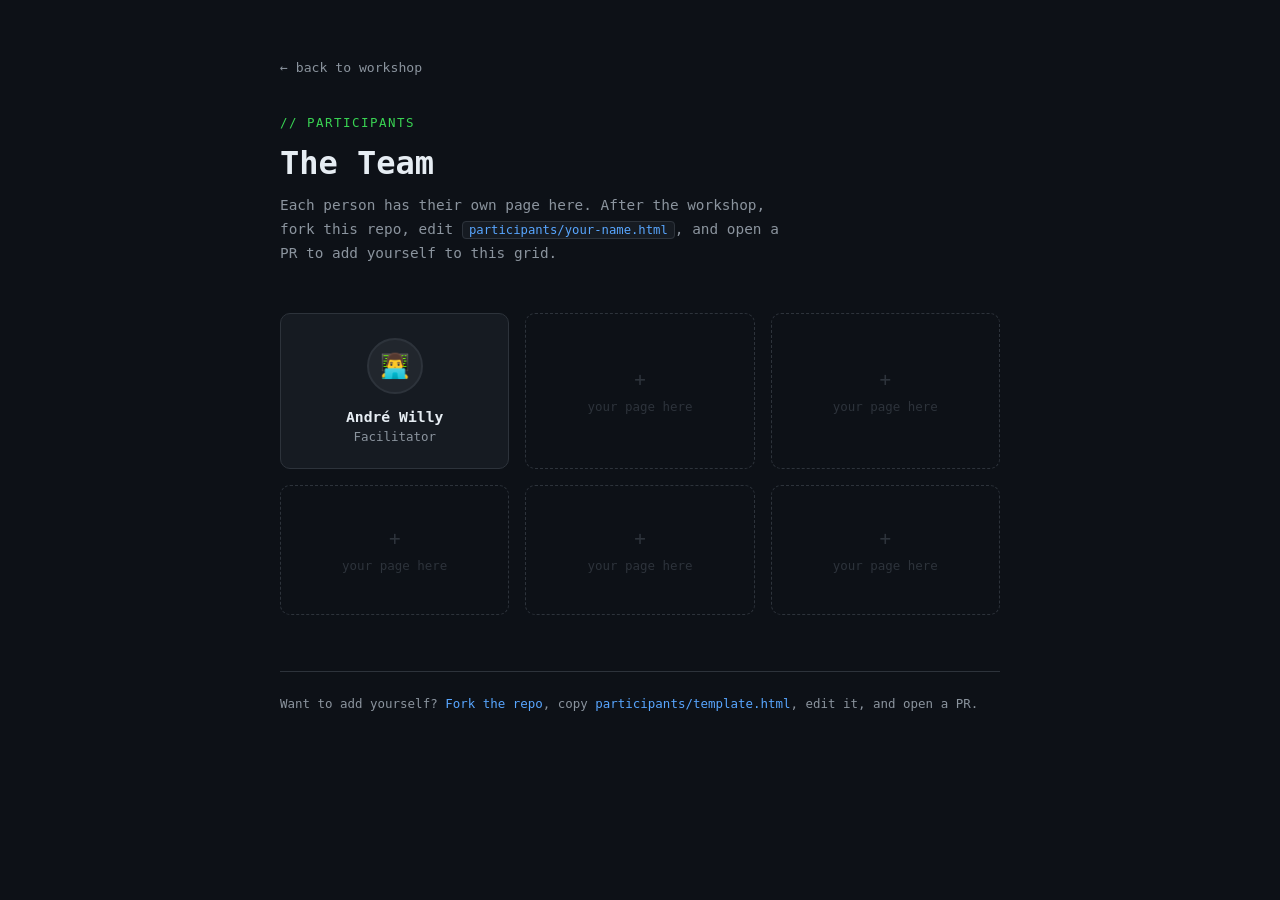
==== participants/index.html @ bfa5598e "Initial workshop site" ====
<!DOCTYPE html>
<html lang="en">
  <head>
    <meta charset="UTF-8" />
    <meta name="viewport" content="width=device-width, initial-scale=1.0" />
    <title>Participants — Git Workshop</title>
    <style>
      * { box-sizing: border-box; margin: 0; padding: 0; }

      body {
        font-family: monospace;
        background: #0D1117;
        color: #E6EDF3;
        min-height: 100vh;
        padding: 60px 24px;
      }

      .container {
        max-width: 720px;
        margin: 0 auto;
      }

      .back {
        display: inline-block;
        font-size: 0.82rem;
        color: #8B949E;
        text-decoration: none;
        margin-bottom: 40px;
        transition: color 0.15s;
      }

      .back:hover { color: #39D353; }

      .header {
        margin-bottom: 48px;
      }

      .header .label {
        font-size: 0.78rem;
        color: #39D353;
        letter-spacing: 0.12em;
        text-transform: uppercase;
        margin-bottom: 14px;
      }

      .header h1 {
        font-size: 2rem;
        font-weight: 700;
        color: #E6EDF3;
        margin-bottom: 12px;
      }

      .header p {
        font-size: 0.9rem;
        color: #8B949E;
        line-height: 1.65;
        max-width: 520px;
      }

      .header p code {
        background: #161B22;
        border: 1px solid #2D333B;
        border-radius: 4px;
        padding: 1px 6px;
        font-size: 0.85em;
        color: #58A6FF;
      }

      /* ── Grid ── */
      .grid {
        display: grid;
        grid-template-columns: repeat(auto-fill, minmax(200px, 1fr));
        gap: 16px;
      }

      .participant-card {
        display: block;
        text-decoration: none;
        background: #161B22;
        border: 1.5px solid #2D333B;
        border-radius: 10px;
        padding: 24px 20px;
        text-align: center;
        transition: border-color 0.15s, transform 0.15s;
      }

      .participant-card:hover {
        border-color: #39D353;
        transform: translateY(-2px);
      }

      .avatar {
        width: 56px;
        height: 56px;
        border-radius: 50%;
        background: #21262D;
        border: 2px solid #2D333B;
        display: flex;
        align-items: center;
        justify-content: center;
        font-size: 1.5rem;
        margin: 0 auto 14px;
      }

      .participant-card h2 {
        font-size: 0.92rem;
        color: #E6EDF3;
        font-weight: 700;
        margin-bottom: 4px;
      }

      .participant-card p {
        font-size: 0.78rem;
        color: #8B949E;
      }

      /* ── Empty slot ── */
      .empty-card {
        background: #0D1117;
        border: 1.5px dashed #2D333B;
        border-radius: 10px;
        padding: 24px 20px;
        text-align: center;
        display: flex;
        flex-direction: column;
        align-items: center;
        justify-content: center;
        gap: 8px;
        min-height: 130px;
      }

      .empty-card span {
        font-size: 1.2rem;
        color: #2D333B;
      }

      .empty-card p {
        font-size: 0.78rem;
        color: #2D333B;
      }

      .footer {
        margin-top: 56px;
        padding-top: 24px;
        border-top: 1px solid #2D333B;
        font-size: 0.78rem;
        color: #8B949E;
      }

      .footer a {
        color: #58A6FF;
        text-decoration: none;
      }
    </style>
  </head>
  <body>
    <div class="container">

      <a class="back" href="../index.html">← back to workshop</a>

      <div class="header">
        <div class="label">// participants</div>
        <h1>The Team</h1>
        <p>Each person has their own page here. After the workshop, fork this repo, edit <code>participants/your-name.html</code>, and open a PR to add yourself to this grid.</p>
      </div>

      <div class="grid">

        <!-- Andre's page — instructor example -->
        <a class="participant-card" href="andre.html">
          <div class="avatar">👨‍💻</div>
          <h2>André Willy</h2>
          <p>Facilitator</p>
        </a>

        <!-- Empty slots — participants will fill these via PR -->
        <div class="empty-card">
          <span>+</span>
          <p>your page here</p>
        </div>

        <div class="empty-card">
          <span>+</span>
          <p>your page here</p>
        </div>

        <div class="empty-card">
          <span>+</span>
          <p>your page here</p>
        </div>

        <div class="empty-card">
          <span>+</span>
          <p>your page here</p>
        </div>

        <div class="empty-card">
          <span>+</span>
          <p>your page here</p>
        </div>

      </div>

      <div class="footer">
        Want to add yourself? <a href="https://github.com" target="_blank">Fork the repo</a>, copy <code style="color:#58A6FF">participants/template.html</code>, edit it, and open a PR.
      </div>

    </div>
  </body>
</html>
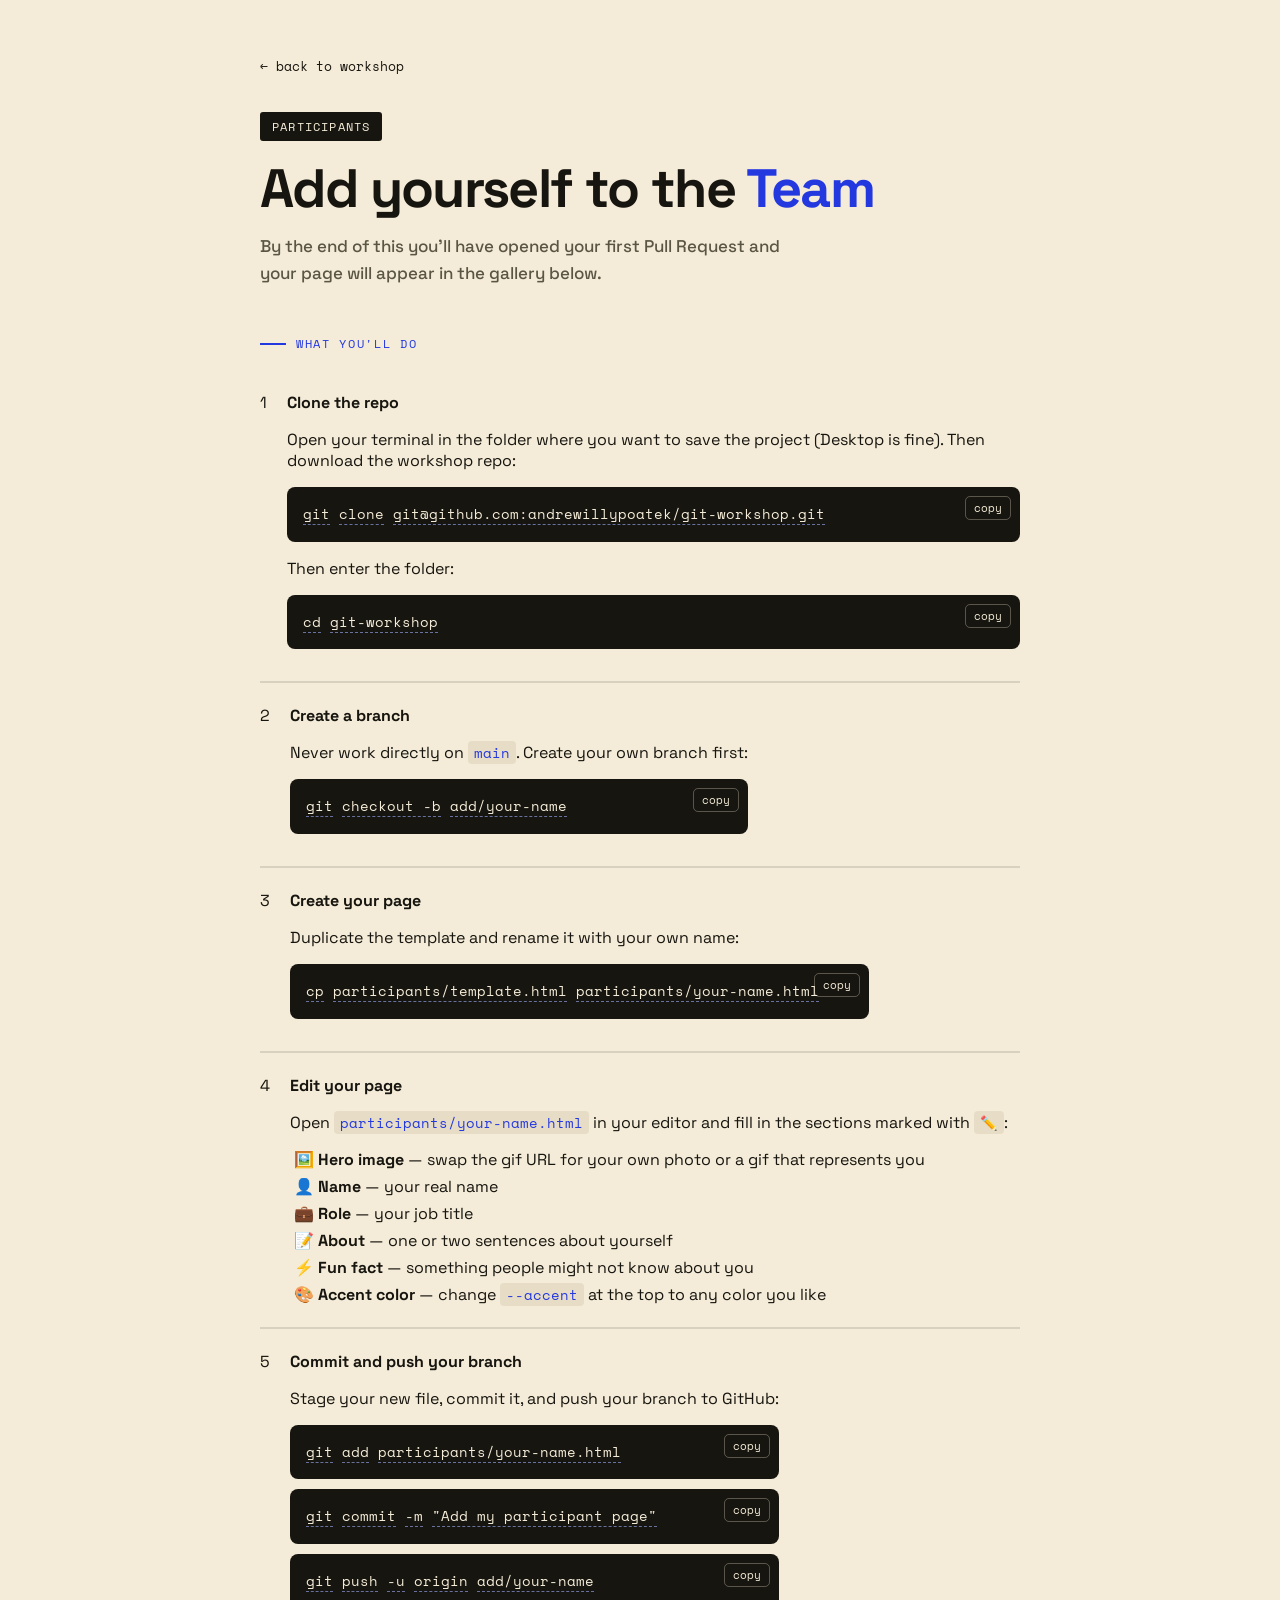
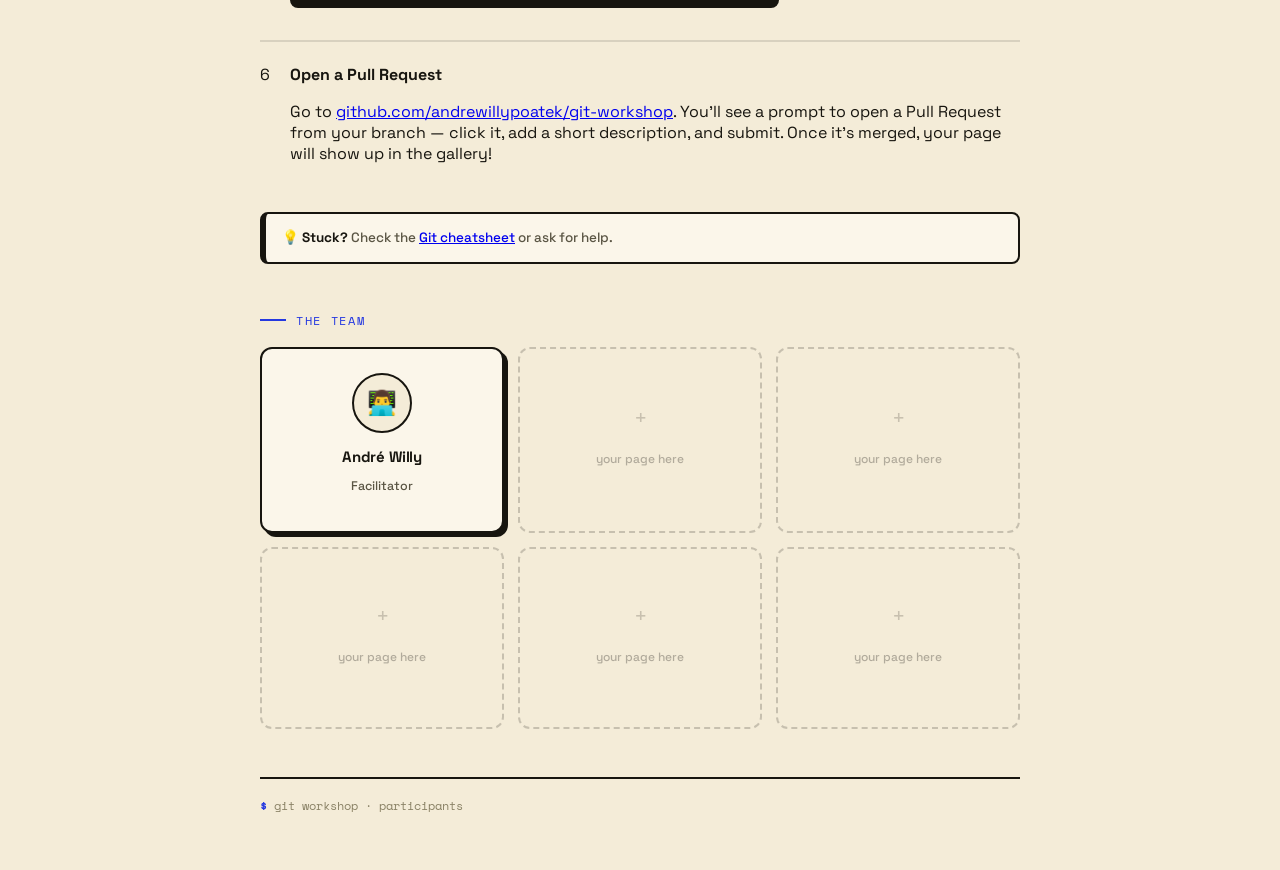
==== commit f0697fd3: "Add participant gallery with step-by-step PR workflow - participants/index.html: full branch-based w" ====
--- a/participants/index.html
+++ b/participants/index.html
@@ -1,210 +1,125 @@
 <!DOCTYPE html>
 <html lang="en">
-  <head>
-    <meta charset="UTF-8" />
-    <meta name="viewport" content="width=device-width, initial-scale=1.0" />
-    <title>Participants — Git Workshop</title>
-    <style>
-      * { box-sizing: border-box; margin: 0; padding: 0; }
+<head>
+<meta charset="utf-8">
+<meta name="viewport" content="width=device-width, initial-scale=1">
+<title>Participants — Git & GitHub Workshop</title>
+<link rel="preconnect" href="https://fonts.googleapis.com">
+<link rel="preconnect" href="https://fonts.gstatic.com" crossorigin>
+<link href="https://fonts.googleapis.com/css2?family=Space+Mono:wght@400;700&family=Space+Grotesk:wght@400;500;600;700&display=swap" rel="stylesheet">
+<link rel="stylesheet" href="../workshop.css">
+<style>
+.grid{display:grid;grid-template-columns:repeat(auto-fill,minmax(200px,1fr));gap:14px}
+.pcard{display:block;text-decoration:none;background:var(--card);border:2px solid var(--ink);border-radius:12px;padding:24px 20px;text-align:center;box-shadow:4px 4px 0 var(--ink);transition:transform .14s,box-shadow .14s;color:inherit}
+.pcard:hover{transform:translate(-3px,-3px);box-shadow:8px 8px 0 var(--cobalt)}
+.avatar{width:56px;height:56px;border-radius:50%;background:var(--cream);border:2px solid var(--ink);display:flex;align-items:center;justify-content:center;font-size:1.5rem;margin:0 auto 14px}
+.pcard h2{font-size:15px;font-weight:700;margin:0 0 4px;letter-spacing:-.01em}
+.pcard p{font-size:12.5px;color:var(--muted);font-weight:500}
+.empty{background:var(--cream);border:2px dashed rgba(23,21,15,.2);border-radius:12px;padding:24px 20px;text-align:center;display:flex;flex-direction:column;align-items:center;justify-content:center;gap:6px;min-height:130px}
+.empty .plus{font-family:'Space Mono',monospace;font-size:22px;color:rgba(23,21,15,.2)}
+.empty p{font-size:12px;color:rgba(23,21,15,.3);font-weight:500}
+</style>
+</head>
+<body>
+<div class="wrap"><div class="shell">
+<a class="back" href="../index.html">← back to workshop</a>
+<div class="kick">participants</div>
+<h1>Add yourself to the <mark>Team</mark></h1>
+<p class="lead">By the end of this you'll have opened your first Pull Request and your page will appear in the gallery below.</p>
 
-      body {
-        font-family: monospace;
-        background: #0D1117;
-        color: #E6EDF3;
-        min-height: 100vh;
-        padding: 60px 24px;
-      }
+<div class="sec">what you'll do</div>
+<div class="steps">
+  <div class="step">
+    <span>1</span>
+    <div>
+      <strong>Clone the repo</strong>
+      <p>Open your terminal in the folder where you want to save the project (Desktop is fine). Then download the workshop repo:</p>
+      <div class="code"><span class="tt" data-tip="the git command">git</span> <span class="tt" data-tip="download a remote repo to your computer">clone</span> <span class="tt" data-tip="the SSH address of the workshop repo on GitHub">git@github.com:andrewillypoatek/git-workshop.git</span><button class="copy-btn" onclick="copyCode(this)">copy</button></div>
+      <p>Then enter the folder:</p>
+      <div class="code"><span class="tt" data-tip="change directory — move into a folder">cd</span> <span class="tt" data-tip="the folder git clone just created">git-workshop</span><button class="copy-btn" onclick="copyCode(this)">copy</button></div>
+    </div>
+  </div>
+  <div class="step">
+    <span>2</span>
+    <div>
+      <strong>Create a branch</strong>
+      <p>Never work directly on <span class="inline">main</span>. Create your own branch first:</p>
+      <div class="code"><span class="tt" data-tip="the git command">git</span> <span class="tt" data-tip="switch branches — -b creates a new one">checkout -b</span> <span class="tt" data-tip="name your branch — replace 'your-name' with your actual name">add/your-name</span><button class="copy-btn" onclick="copyCode(this)">copy</button></div>
+    </div>
+  </div>
+  <div class="step">
+    <span>3</span>
+    <div>
+      <strong>Create your page</strong>
+      <p>Duplicate the template and rename it with your own name:</p>
+      <div class="code"><span class="tt" data-tip="copy a file">cp</span> <span class="tt" data-tip="the file you're copying from">participants/template.html</span> <span class="tt" data-tip="the new file — replace 'your-name' with your actual name">participants/your-name.html</span><button class="copy-btn" onclick="copyCode(this)">copy</button></div>
+    </div>
+  </div>
+  <div class="step">
+    <span>4</span>
+    <div>
+      <strong>Edit your page</strong>
+      <p>Open <span class="inline">participants/your-name.html</span> in your editor and fill in the sections marked with <span class="inline">✏️</span>:</p>
+      <ul style="margin:10px 0 0 4px;display:flex;flex-direction:column;gap:6px;list-style:none;padding:0">
+        <li>🖼️ <strong>Hero image</strong> — swap the gif URL for your own photo or a gif that represents you</li>
+        <li>👤 <strong>Name</strong> — your real name</li>
+        <li>💼 <strong>Role</strong> — your job title</li>
+        <li>📝 <strong>About</strong> — one or two sentences about yourself</li>
+        <li>⚡ <strong>Fun fact</strong> — something people might not know about you</li>
+        <li>🎨 <strong>Accent color</strong> — change <span class="inline">--accent</span> at the top to any color you like</li>
+      </ul>
+    </div>
+  </div>
+  <div class="step">
+    <span>5</span>
+    <div>
+      <strong>Commit and push your branch</strong>
+      <p>Stage your new file, commit it, and push your branch to GitHub:</p>
+      <div class="code"><span class="tt" data-tip="the git command">git</span> <span class="tt" data-tip="stage a file — tell git to include it in the next commit">add</span> <span class="tt" data-tip="the file you just created">participants/your-name.html</span><button class="copy-btn" onclick="copyCode(this)">copy</button></div>
+      <div class="code"><span class="tt" data-tip="the git command">git</span> <span class="tt" data-tip="save a snapshot of your staged changes">commit</span> <span class="tt" data-tip="-m lets you write the message inline">-m</span> <span class="tt" data-tip="a short description of what you did">"Add my participant page"</span><button class="copy-btn" onclick="copyCode(this)">copy</button></div>
+      <div class="code"><span class="tt" data-tip="the git command">git</span> <span class="tt" data-tip="upload your commits to GitHub">push</span> <span class="tt" data-tip="flag: link this local branch to the remote — only needed the first time">-u</span> <span class="tt" data-tip="the shared repo on GitHub">origin</span> <span class="tt" data-tip="your branch name">add/your-name</span><button class="copy-btn" onclick="copyCode(this)">copy</button></div>
+    </div>
+  </div>
+  <div class="step">
+    <span>6</span>
+    <div>
+      <strong>Open a Pull Request</strong>
+      <p>Go to <a href="https://github.com/andrewillypoatek/git-workshop" target="_blank">github.com/andrewillypoatek/git-workshop</a>. You'll see a prompt to open a Pull Request from your branch — click it, add a short description, and submit. Once it's merged, your page will show up in the gallery!</p>
+    </div>
+  </div>
+</div>
 
-      .container {
-        max-width: 720px;
-        margin: 0 auto;
-      }
+<div class="note">💡 <strong>Stuck?</strong> Check the <a href="../cheatsheet.html">Git cheatsheet</a> or ask for help.</div>
 
-      .back {
-        display: inline-block;
-        font-size: 0.82rem;
-        color: #8B949E;
-        text-decoration: none;
-        margin-bottom: 40px;
-        transition: color 0.15s;
-      }
+<div class="sec" style="margin-top:48px">the team</div>
+<div class="grid">
 
-      .back:hover { color: #39D353; }
+  <!-- André's page — instructor example -->
+  <a class="pcard" href="andre.html">
+    <div class="avatar">👨‍💻</div>
+    <h2>André Willy</h2>
+    <p>Facilitator</p>
+  </a>
 
-      .header {
-        margin-bottom: 48px;
-      }
+  <!-- Empty slots — participants fill these via PR -->
+  <div class="empty"><span class="plus">+</span><p>your page here</p></div>
+  <div class="empty"><span class="plus">+</span><p>your page here</p></div>
+  <div class="empty"><span class="plus">+</span><p>your page here</p></div>
+  <div class="empty"><span class="plus">+</span><p>your page here</p></div>
+  <div class="empty"><span class="plus">+</span><p>your page here</p></div>
 
-      .header .label {
-        font-size: 0.78rem;
-        color: #39D353;
-        letter-spacing: 0.12em;
-        text-transform: uppercase;
-        margin-bottom: 14px;
-      }
+</div>
+<div class="foot"><b>$</b> git workshop · participants</div>
+</div></div>
 
-      .header h1 {
-        font-size: 2rem;
-        font-weight: 700;
-        color: #E6EDF3;
-        margin-bottom: 12px;
-      }
-
-      .header p {
-        font-size: 0.9rem;
-        color: #8B949E;
-        line-height: 1.65;
-        max-width: 520px;
-      }
-
-      .header p code {
-        background: #161B22;
-        border: 1px solid #2D333B;
-        border-radius: 4px;
-        padding: 1px 6px;
-        font-size: 0.85em;
-        color: #58A6FF;
-      }
-
-      /* ── Grid ── */
-      .grid {
-        display: grid;
-        grid-template-columns: repeat(auto-fill, minmax(200px, 1fr));
-        gap: 16px;
-      }
-
-      .participant-card {
-        display: block;
-        text-decoration: none;
-        background: #161B22;
-        border: 1.5px solid #2D333B;
-        border-radius: 10px;
-        padding: 24px 20px;
-        text-align: center;
-        transition: border-color 0.15s, transform 0.15s;
-      }
-
-      .participant-card:hover {
-        border-color: #39D353;
-        transform: translateY(-2px);
-      }
-
-      .avatar {
-        width: 56px;
-        height: 56px;
-        border-radius: 50%;
-        background: #21262D;
-        border: 2px solid #2D333B;
-        display: flex;
-        align-items: center;
-        justify-content: center;
-        font-size: 1.5rem;
-        margin: 0 auto 14px;
-      }
-
-      .participant-card h2 {
-        font-size: 0.92rem;
-        color: #E6EDF3;
-        font-weight: 700;
-        margin-bottom: 4px;
-      }
-
-      .participant-card p {
-        font-size: 0.78rem;
-        color: #8B949E;
-      }
-
-      /* ── Empty slot ── */
-      .empty-card {
-        background: #0D1117;
-        border: 1.5px dashed #2D333B;
-        border-radius: 10px;
-        padding: 24px 20px;
-        text-align: center;
-        display: flex;
-        flex-direction: column;
-        align-items: center;
-        justify-content: center;
-        gap: 8px;
-        min-height: 130px;
-      }
-
-      .empty-card span {
-        font-size: 1.2rem;
-        color: #2D333B;
-      }
-
-      .empty-card p {
-        font-size: 0.78rem;
-        color: #2D333B;
-      }
-
-      .footer {
-        margin-top: 56px;
-        padding-top: 24px;
-        border-top: 1px solid #2D333B;
-        font-size: 0.78rem;
-        color: #8B949E;
-      }
-
-      .footer a {
-        color: #58A6FF;
-        text-decoration: none;
-      }
-    </style>
-  </head>
-  <body>
-    <div class="container">
-
-      <a class="back" href="../index.html">← back to workshop</a>
-
-      <div class="header">
-        <div class="label">// participants</div>
-        <h1>The Team</h1>
-        <p>Each person has their own page here. After the workshop, fork this repo, edit <code>participants/your-name.html</code>, and open a PR to add yourself to this grid.</p>
-      </div>
-
-      <div class="grid">
-
-        <!-- Andre's page — instructor example -->
-        <a class="participant-card" href="andre.html">
-          <div class="avatar">👨‍💻</div>
-          <h2>André Willy</h2>
-          <p>Facilitator</p>
-        </a>
-
-        <!-- Empty slots — participants will fill these via PR -->
-        <div class="empty-card">
-          <span>+</span>
-          <p>your page here</p>
-        </div>
-
-        <div class="empty-card">
-          <span>+</span>
-          <p>your page here</p>
-        </div>
-
-        <div class="empty-card">
-          <span>+</span>
-          <p>your page here</p>
-        </div>
-
-        <div class="empty-card">
-          <span>+</span>
-          <p>your page here</p>
-        </div>
-
-        <div class="empty-card">
-          <span>+</span>
-          <p>your page here</p>
-        </div>
-
-      </div>
-
-      <div class="footer">
-        Want to add yourself? <a href="https://github.com" target="_blank">Fork the repo</a>, copy <code style="color:#58A6FF">participants/template.html</code>, edit it, and open a PR.
-      </div>
-
-    </div>
-  </body>
+<script>
+function copyCode(btn) {
+  const text = btn.parentElement.childNodes[0].textContent.trim();
+  navigator.clipboard.writeText(text).then(() => {
+    btn.textContent = 'copied!';
+    setTimeout(() => btn.textContent = 'copy', 1800);
+  });
+}
+</script>
+</body>
 </html>
--- a/workshop.css
+++ b/workshop.css
@@ -0,0 +1,91 @@
+@import url('https://fonts.googleapis.com/css2?family=Space+Mono:wght@400;700&family=Space+Grotesk:wght@400;500;600;700&display=swap');
+
+:root{
+  --cream:#F4ECD8;
+  --card:#FBF6EA;
+  --ink:#17150F;
+  --cobalt:#2438E0;
+  --cobalt-soft:#cfd6ff;
+  --muted:#5a5544;
+  --line:#17150F;
+}
+body{margin:0}
+.wrap{min-height:100vh;background:var(--cream);color:var(--ink);font-family:'Space Grotesk',sans-serif;padding:56px 24px}
+.shell{max-width:760px;margin:0 auto}
+
+/* back link */
+.back{display:flex;width:fit-content;align-items:center;gap:7px;font-family:'Space Mono',monospace;font-size:13px;color:var(--ink);text-decoration:none;margin-bottom:34px;border-bottom:2px solid transparent;transition:border-color .14s,color .14s}
+.back:hover{color:var(--cobalt);border-color:var(--cobalt)}
+
+/* header bits */
+.kick{display:inline-block;background:var(--ink);color:var(--cream);font-family:'Space Mono',monospace;font-size:12px;letter-spacing:.1em;text-transform:uppercase;padding:6px 12px;border-radius:3px}
+.badge{display:inline-block;font-family:'Space Mono',monospace;font-size:12px;color:var(--cobalt);border:2px solid var(--cobalt);border-radius:30px;padding:4px 12px}
+h1{font-size:54px;font-weight:700;line-height:.96;letter-spacing:-.03em;margin:22px 0 0}
+h1 mark{background:none;color:var(--cobalt)}
+.lead{font-size:17px;line-height:1.6;color:var(--muted);max-width:520px;margin-top:18px;font-weight:500}
+
+/* section label */
+.sec{font-family:'Space Mono',monospace;font-size:12px;letter-spacing:.14em;text-transform:uppercase;color:var(--cobalt);margin:48px 0 18px;display:flex;gap:10px;align-items:center}
+.sec::before{content:"";width:26px;height:2px;background:var(--cobalt);display:inline-block}
+
+/* generic prose */
+.p{font-size:15px;line-height:1.65;color:var(--muted);font-weight:500;margin:0 0 14px}
+
+/* index cards */
+.cards{display:grid;grid-template-columns:1fr 1fr;gap:14px}
+.card{background:var(--card);border:2px solid var(--ink);border-radius:12px;padding:24px 24px 26px;text-decoration:none;color:inherit;box-shadow:4px 4px 0 var(--ink);transition:transform .14s,box-shadow .14s}
+.card:hover{transform:translate(-3px,-3px);box-shadow:8px 8px 0 var(--cobalt)}
+.num{font-family:'Space Mono',monospace;font-size:32px;font-weight:700;color:var(--cobalt);line-height:1;margin-bottom:14px}
+.card h2{font-size:19px;font-weight:700;margin:0 0 6px;letter-spacing:-.01em}
+.card p{font-size:13.5px;line-height:1.5;color:var(--muted);margin:0;font-weight:500}
+.wide{grid-column:1 / -1;background:var(--cobalt);border-color:var(--cobalt);color:#fff;box-shadow:4px 4px 0 var(--ink);display:flex;align-items:center;gap:24px}
+.wide:hover{box-shadow:8px 8px 0 var(--ink)}
+.wide .num,.wide p{color:var(--cobalt-soft)}
+.wide .wide-body{flex:1}
+
+/* steps */
+.steps{display:flex;flex-direction:column}
+.step{display:flex;gap:20px;padding:22px 0;border-top:2px solid rgba(23,21,15,.12)}
+.step:first-child{border-top:none}
+.step-num{flex-shrink:0;width:34px;height:34px;border-radius:50%;background:var(--card);border:2px solid var(--cobalt);font-family:'Space Mono',monospace;font-size:14px;font-weight:700;color:var(--cobalt);display:flex;align-items:center;justify-content:center;margin-top:2px}
+.step-body{flex:1;min-width:0}
+.step-body h2{font-size:17px;font-weight:700;color:var(--ink);margin:0 0 7px;letter-spacing:-.01em}
+.step-body p{font-size:14px;color:var(--muted);line-height:1.6;margin:0 0 9px;font-weight:500}
+.step-body p:last-child{margin-bottom:0}
+
+/* code blocks */
+.code{position:relative;display:block;background:var(--ink);color:var(--cream);font-family:'Space Mono',monospace;font-size:14px;border-radius:8px;padding:14px 50px 14px 16px;margin:10px 0;line-height:1.9;white-space:pre-wrap;word-break:break-word}
+.code .tk{color:#9fb0ff}
+.inline{font-family:'Space Mono',monospace;font-size:.88em;background:#e7ddc6;color:var(--cobalt);border-radius:4px;padding:1px 6px}
+.copy-btn{position:absolute;top:9px;right:9px;background:transparent;border:1px solid rgba(244,236,216,.3);border-radius:5px;color:var(--cream);font-size:11px;font-family:'Space Mono',monospace;padding:3px 8px;cursor:pointer;transition:border-color .14s,color .14s}
+.copy-btn:hover{border-color:var(--cobalt-soft);color:var(--cobalt-soft)}
+
+/* tooltips */
+.tt{position:relative;cursor:help;border-bottom:1px dashed rgba(159,176,255,.6)}
+.tt:hover{color:#fff}
+.tt::after{content:attr(data-tip);position:absolute;bottom:calc(100% + 8px);left:50%;transform:translateX(-50%);background:var(--cream);color:var(--ink);border:2px solid var(--cobalt);border-radius:6px;padding:5px 10px;font-size:12px;font-family:'Space Grotesk',sans-serif;font-weight:600;white-space:nowrap;pointer-events:none;opacity:0;transition:opacity .14s;z-index:50}
+.tt:hover::after{opacity:1}
+
+/* note / callout */
+.note{background:var(--card);border:2px solid var(--ink);border-left-width:6px;border-radius:8px;padding:13px 16px;font-size:13.5px;color:var(--muted);line-height:1.6;margin:10px 0;font-weight:500}
+.note strong{color:var(--ink)}
+.note.ok{border-color:var(--cobalt)}
+.note.ok strong{color:var(--cobalt)}
+
+/* links */
+a.link{color:var(--cobalt);font-weight:600}
+
+/* up-next CTA */
+.next{display:flex;align-items:center;justify-content:space-between;gap:18px;background:var(--cobalt);border:2px solid var(--cobalt);border-radius:12px;padding:22px 24px;text-decoration:none;color:#fff;box-shadow:4px 4px 0 var(--ink);margin-top:52px;transition:transform .14s,box-shadow .14s}
+.next:hover{transform:translate(-3px,-3px);box-shadow:8px 8px 0 var(--ink)}
+.next .nx-label{font-family:'Space Mono',monospace;font-size:11px;letter-spacing:.12em;text-transform:uppercase;color:var(--cobalt-soft);margin-bottom:4px}
+.next h3{font-size:18px;font-weight:700;margin:0;letter-spacing:-.01em}
+.next .nx-arrow{font-size:26px}
+
+/* footer */
+.foot{font-family:'Space Mono',monospace;font-size:12px;color:#8a8266;margin-top:48px;padding-top:18px;border-top:2px solid var(--ink)}
+.foot b{color:var(--cobalt);font-weight:700}
+
+.divider{border:none;border-top:2px solid rgba(23,21,15,.12);margin:36px 0}
+
+.done-banner{background:var(--card);border:2px solid var(--cobalt);border-radius:12px;box-shadow:4px 4px 0 var(--cobalt);padding:22px 24px;font-family:'Space Mono',monospace;font-size:15px;color:var(--cobalt);text-align:center;margin-top:44px;font-weight:700}
